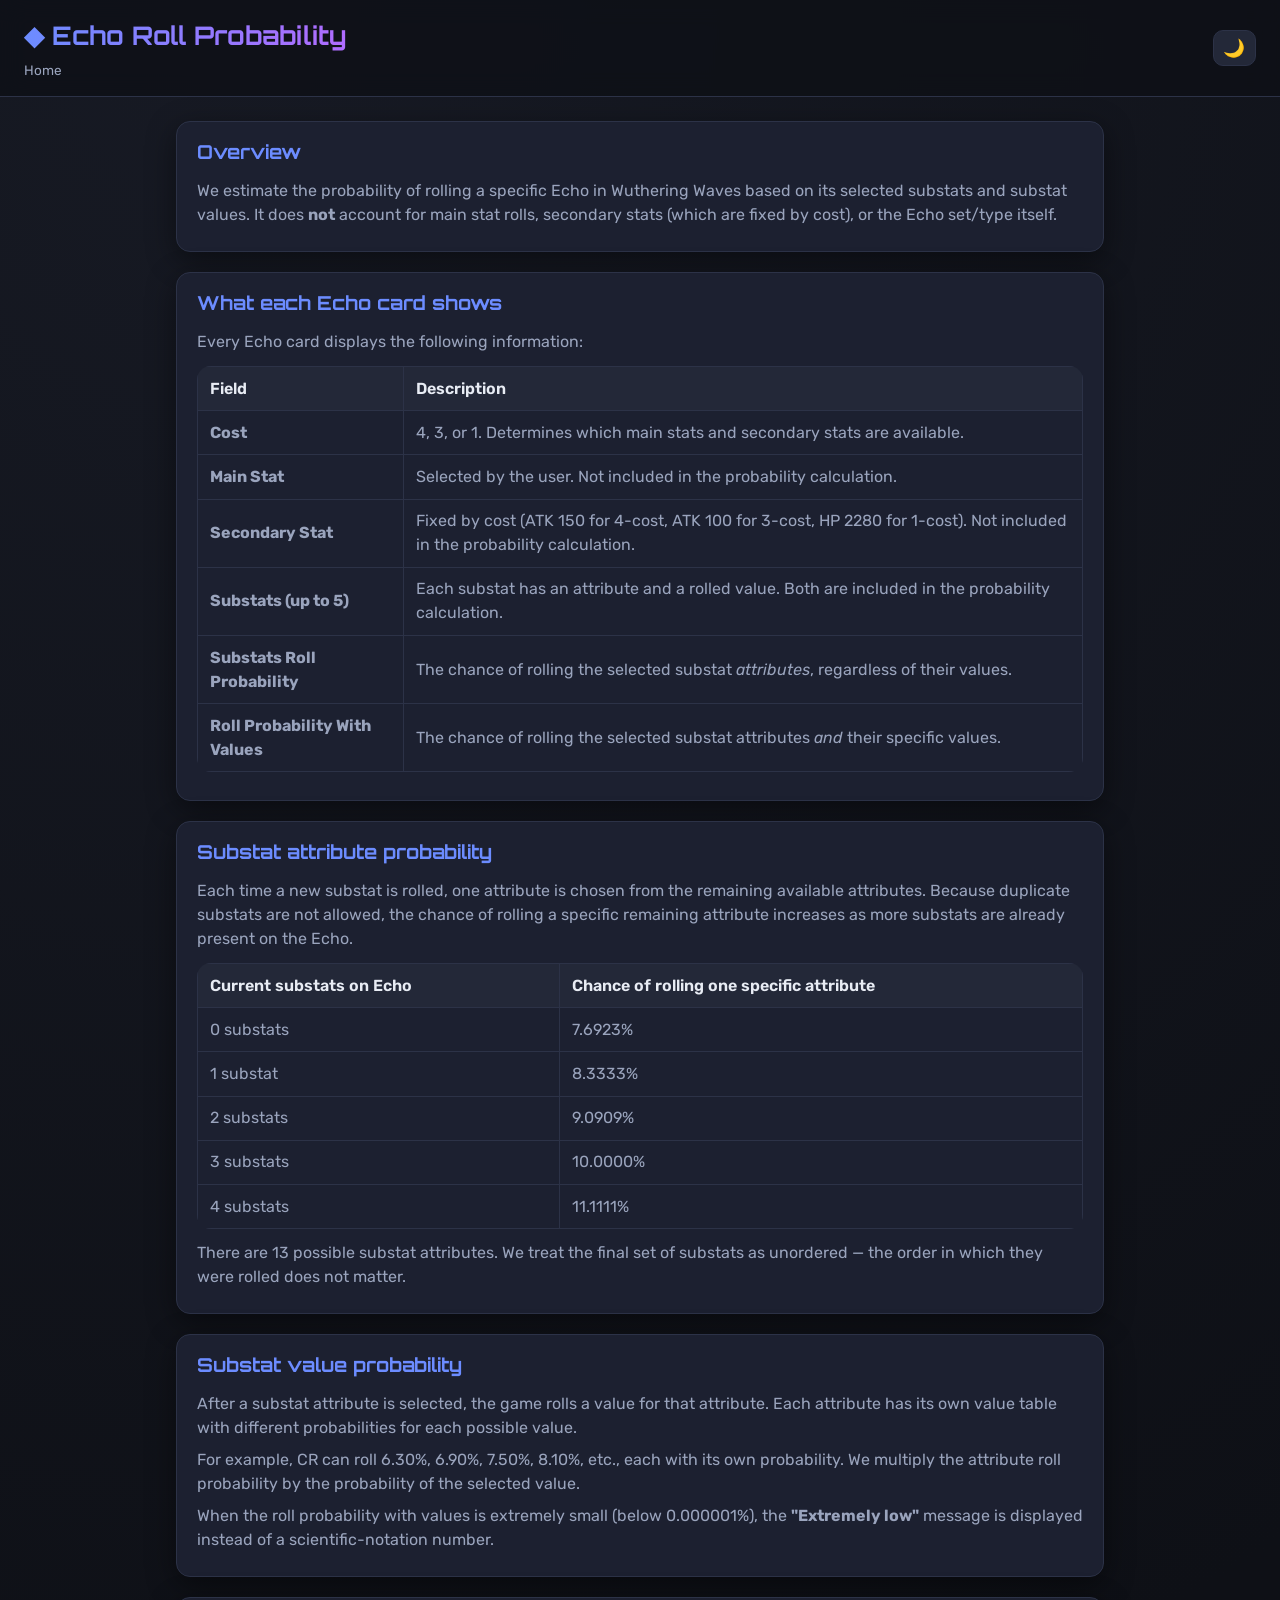
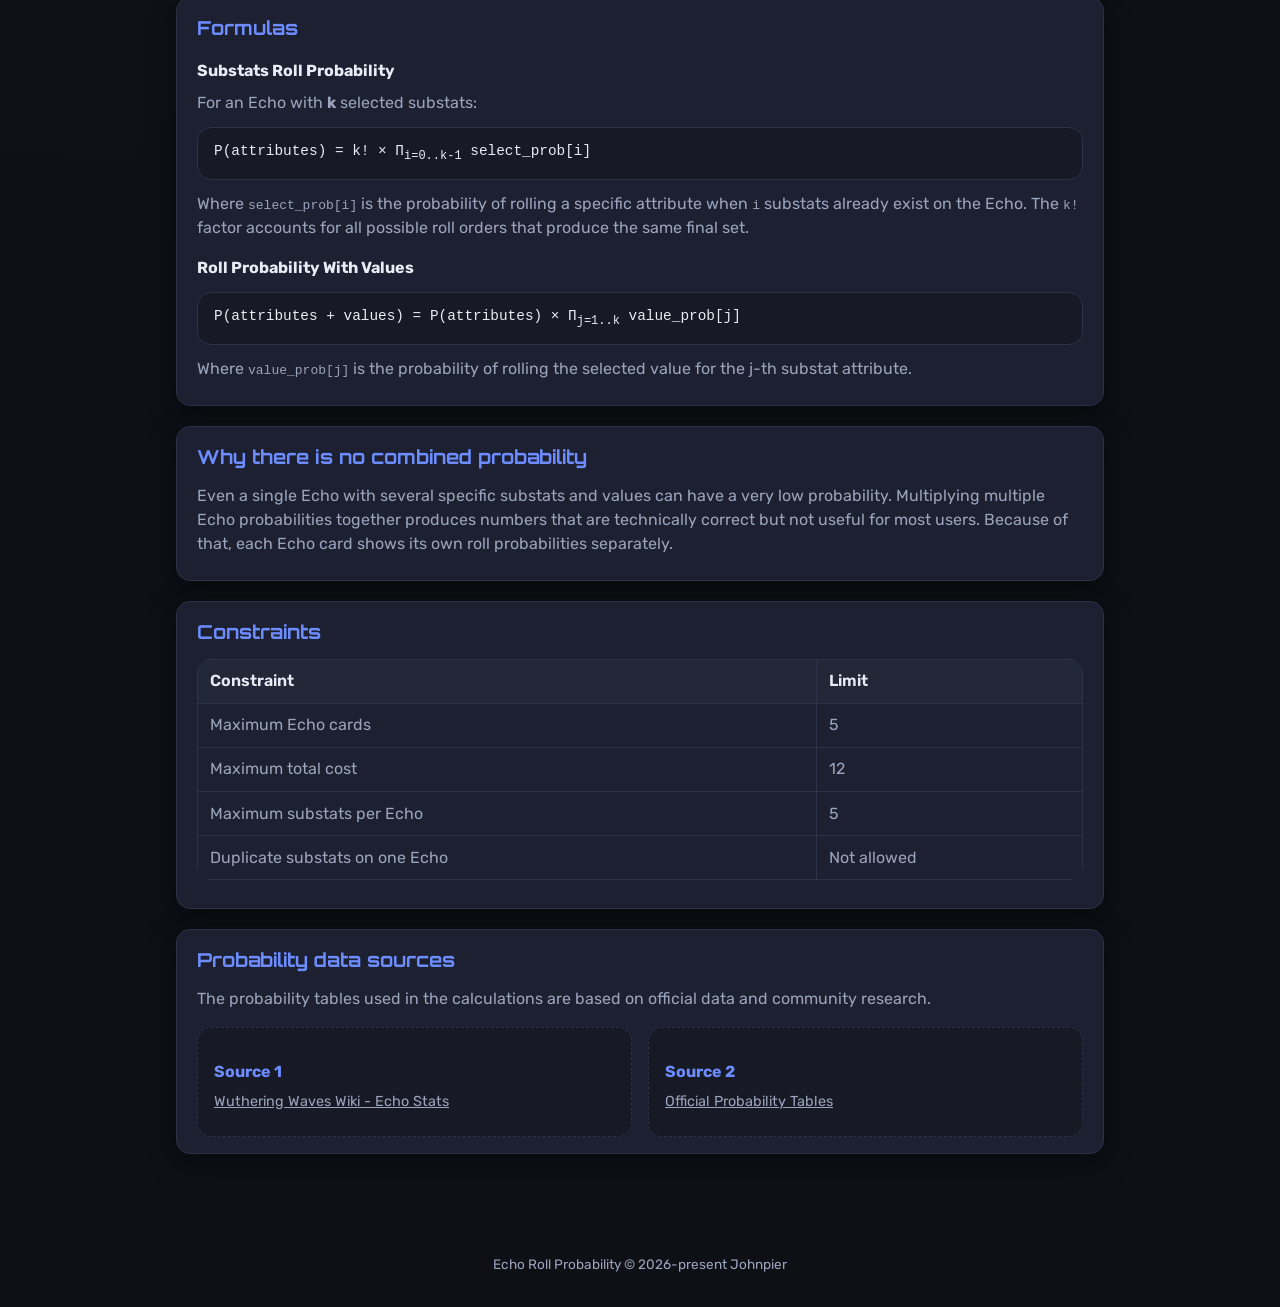
==== about.html @ 66cd665c "init" ====
<!DOCTYPE html>
<html lang="en" data-theme="dark">

<head>
    <meta charset="UTF-8" />
    <meta name="viewport" content="width=device-width, initial-scale=1.0" />
    <title>Echo Roll Probability</title>
    <meta name="description"
        content="How the Echo Roll Probability Calculator works, including formulas, probability tables, and data sources." />

    <link rel="preconnect" href="https://fonts.googleapis.com" />
    <link
        href="https://fonts.googleapis.com/css2?family=Orbitron:wght@500;700&family=Rubik:wght@300;400;500;600&display=swap"
        rel="stylesheet" />
    <link rel="stylesheet" href="./src/styles/main.css" />
</head>

<body>

    <header class="app-header">
        <div class="header-left">
            <h1 class="title">◆ Echo Roll Probability</h1>
            <nav class="top-nav" aria-label="Primary navigation">
                <a href="index.html" class="nav-link">Home</a>
            </nav>
        </div>
        <div class="header-actions">
            <button id="themeToggle" class="btn icon-btn" title="Toggle theme" aria-label="Toggle theme">🌙</button>
        </div>
    </header>

    <main class="container docs-container">

        <!-- ======================== OVERVIEW ======================== -->
        <section class="panel docs-panel">
            <h2>Overview</h2>
            <p>
                We estimate the probability of rolling a specific Echo
                in Wuthering Waves based on its selected substats and substat values.
                It does <strong>not</strong> account for main stat rolls, secondary
                stats (which are fixed by cost), or the Echo set/type itself.
            </p>
        </section>

        <!-- ======================== CARD ANATOMY ======================== -->
        <section class="panel docs-panel">
            <h2>What each Echo card shows</h2>

            <p>Every Echo card displays the following information:</p>

            <table class="docs-table">
                <thead>
                    <tr>
                        <th>Field</th>
                        <th>Description</th>
                    </tr>
                </thead>
                <tbody>
                    <tr>
                        <td><strong>Cost</strong></td>
                        <td>4, 3, or 1. Determines which main stats and secondary stats are available.</td>
                    </tr>
                    <tr>
                        <td><strong>Main Stat</strong></td>
                        <td>Selected by the user. Not included in the probability calculation.</td>
                    </tr>
                    <tr>
                        <td><strong>Secondary Stat</strong></td>
                        <td>Fixed by cost (ATK 150 for 4-cost, ATK 100 for 3-cost, HP 2280 for 1-cost). Not included in
                            the probability calculation.</td>
                    </tr>
                    <tr>
                        <td><strong>Substats (up to 5)</strong></td>
                        <td>Each substat has an attribute and a rolled value. Both are included in the probability
                            calculation.</td>
                    </tr>
                    <tr>
                        <td><strong>Substats Roll Probability</strong></td>
                        <td>The chance of rolling the selected substat <em>attributes</em>, regardless of their values.
                        </td>
                    </tr>
                    <tr>
                        <td><strong>Roll Probability With Values</strong></td>
                        <td>The chance of rolling the selected substat attributes <em>and</em> their specific values.
                        </td>
                    </tr>
                </tbody>
            </table>
        </section>

        <!-- ======================== SUBSTAT ATTRIBUTE PROBABILITY ======================== -->
        <section class="panel docs-panel">
            <h2>Substat attribute probability</h2>

            <p>
                Each time a new substat is rolled, one attribute is chosen from the
                remaining available attributes. Because duplicate substats are not
                allowed, the chance of rolling a specific remaining attribute increases
                as more substats are already present on the Echo.
            </p>

            <table class="docs-table">
                <thead>
                    <tr>
                        <th>Current substats on Echo</th>
                        <th>Chance of rolling one specific attribute</th>
                    </tr>
                </thead>
                <tbody>
                    <tr>
                        <td>0 substats</td>
                        <td>7.6923%</td>
                    </tr>
                    <tr>
                        <td>1 substat</td>
                        <td>8.3333%</td>
                    </tr>
                    <tr>
                        <td>2 substats</td>
                        <td>9.0909%</td>
                    </tr>
                    <tr>
                        <td>3 substats</td>
                        <td>10.0000%</td>
                    </tr>
                    <tr>
                        <td>4 substats</td>
                        <td>11.1111%</td>
                    </tr>
                </tbody>
            </table>

            <p>
                There are 13 possible substat attributes. We treat the
                final set of substats as unordered — the order in which they were
                rolled does not matter.
            </p>
        </section>

        <!-- ======================== SUBSTAT VALUE PROBABILITY ======================== -->
        <section class="panel docs-panel">
            <h2>Substat value probability</h2>

            <p>
                After a substat attribute is selected, the game rolls a value for that
                attribute. Each attribute has its own value table with different
                probabilities for each possible value.
            </p>

            <p>
                For example, CR can roll 6.30%, 6.90%, 7.50%, 8.10%, etc., each with
                its own probability. We multiply the attribute roll
                probability by the probability of the selected value.
            </p>

            <p>
                When the roll probability with values is extremely small (below
                0.000001%), the <strong>"Extremely low"</strong> message is displayed
                instead of a scientific-notation number.
            </p>
        </section>

        <!-- ======================== FORMULAS ======================== -->
        <section class="panel docs-panel">
            <h2>Formulas</h2>

            <h3>Substats Roll Probability</h3>
            <p>
                For an Echo with <strong>k</strong> selected substats:
            </p>
            <div class="formula-box">
                P(attributes) = k! × Π<sub>i=0..k-1</sub> select_prob[i]
            </div>
            <p>
                Where <code>select_prob[i]</code> is the probability of rolling a
                specific attribute when <code>i</code> substats already exist on the
                Echo. The <code>k!</code> factor accounts for all possible roll orders
                that produce the same final set.
            </p>

            <h3>Roll Probability With Values</h3>
            <div class="formula-box">
                P(attributes + values) = P(attributes) × Π<sub>j=1..k</sub> value_prob[j]
            </div>
            <p>
                Where <code>value_prob[j]</code> is the probability of rolling the
                selected value for the j-th substat attribute.
            </p>
        </section>

        <!-- ======================== NO COMBINED PROBABILITY ======================== -->
        <section class="panel docs-panel">
            <h2>Why there is no combined probability</h2>
            <p>
                Even a single Echo with several specific substats and values can have
                a very low probability. Multiplying multiple Echo probabilities together
                produces numbers that are technically correct but not useful for most
                users. Because of that, each Echo card shows its own roll probabilities
                separately.
            </p>
        </section>

        <!-- ======================== CONSTRAINTS ======================== -->
        <section class="panel docs-panel">
            <h2>Constraints</h2>
            <table class="docs-table">
                <thead>
                    <tr>
                        <th>Constraint</th>
                        <th>Limit</th>
                    </tr>
                </thead>
                <tbody>
                    <tr>
                        <td>Maximum Echo cards</td>
                        <td>5</td>
                    </tr>
                    <tr>
                        <td>Maximum total cost</td>
                        <td>12</td>
                    </tr>
                    <tr>
                        <td>Maximum substats per Echo</td>
                        <td>5</td>
                    </tr>
                    <tr>
                        <td>Duplicate substats on one Echo</td>
                        <td>Not allowed</td>
                    </tr>
                </tbody>
            </table>
        </section>

        <!-- ======================== DATA SOURCES ======================== -->
        <section class="panel docs-panel">
            <h2>Probability data sources</h2>
            <p>
                The probability tables used in the calculations are based on official data and community research.
            </p>

            <div class="sources-grid">
                <article class="source-card">
                    <h3>Source 1</h3>
                    <p>
                        <a class="link" href="https://wutheringwaves.fandom.com/wiki/Echo/Stats">Wuthering Waves
                            Wiki - Echo Stats</a>
                    </p>
                </article>

                <article class="source-card">
                    <h3>Source 2</h3>
                    <p>
                        <a class="link"
                            href="https://wutheringwaves.kurogames.com/p/language_ko/product_info.html">Official
                            Probability Tables</a>
                    </p>
                </article>
            </div>
        </section>

    </main>

    <footer class="app-footer">
        <p>Echo Roll Probability © 2026-present Johnpier</p>
    </footer>

    <script type="module">
        import { initTheme } from "./src/scripts/theme.js";
        initTheme();
    </script>

</body>

</html>
---- src/styles/main.css ----
@import url("./tokens.css");
@import url("./base.css");
@import url("./layout.css");
@import url("./forms.css");
@import url("./buttons.css");
@import url("./cards.css");
@import url("./export.css");
@import url("./utilities.css");
@import url("./docs.css");
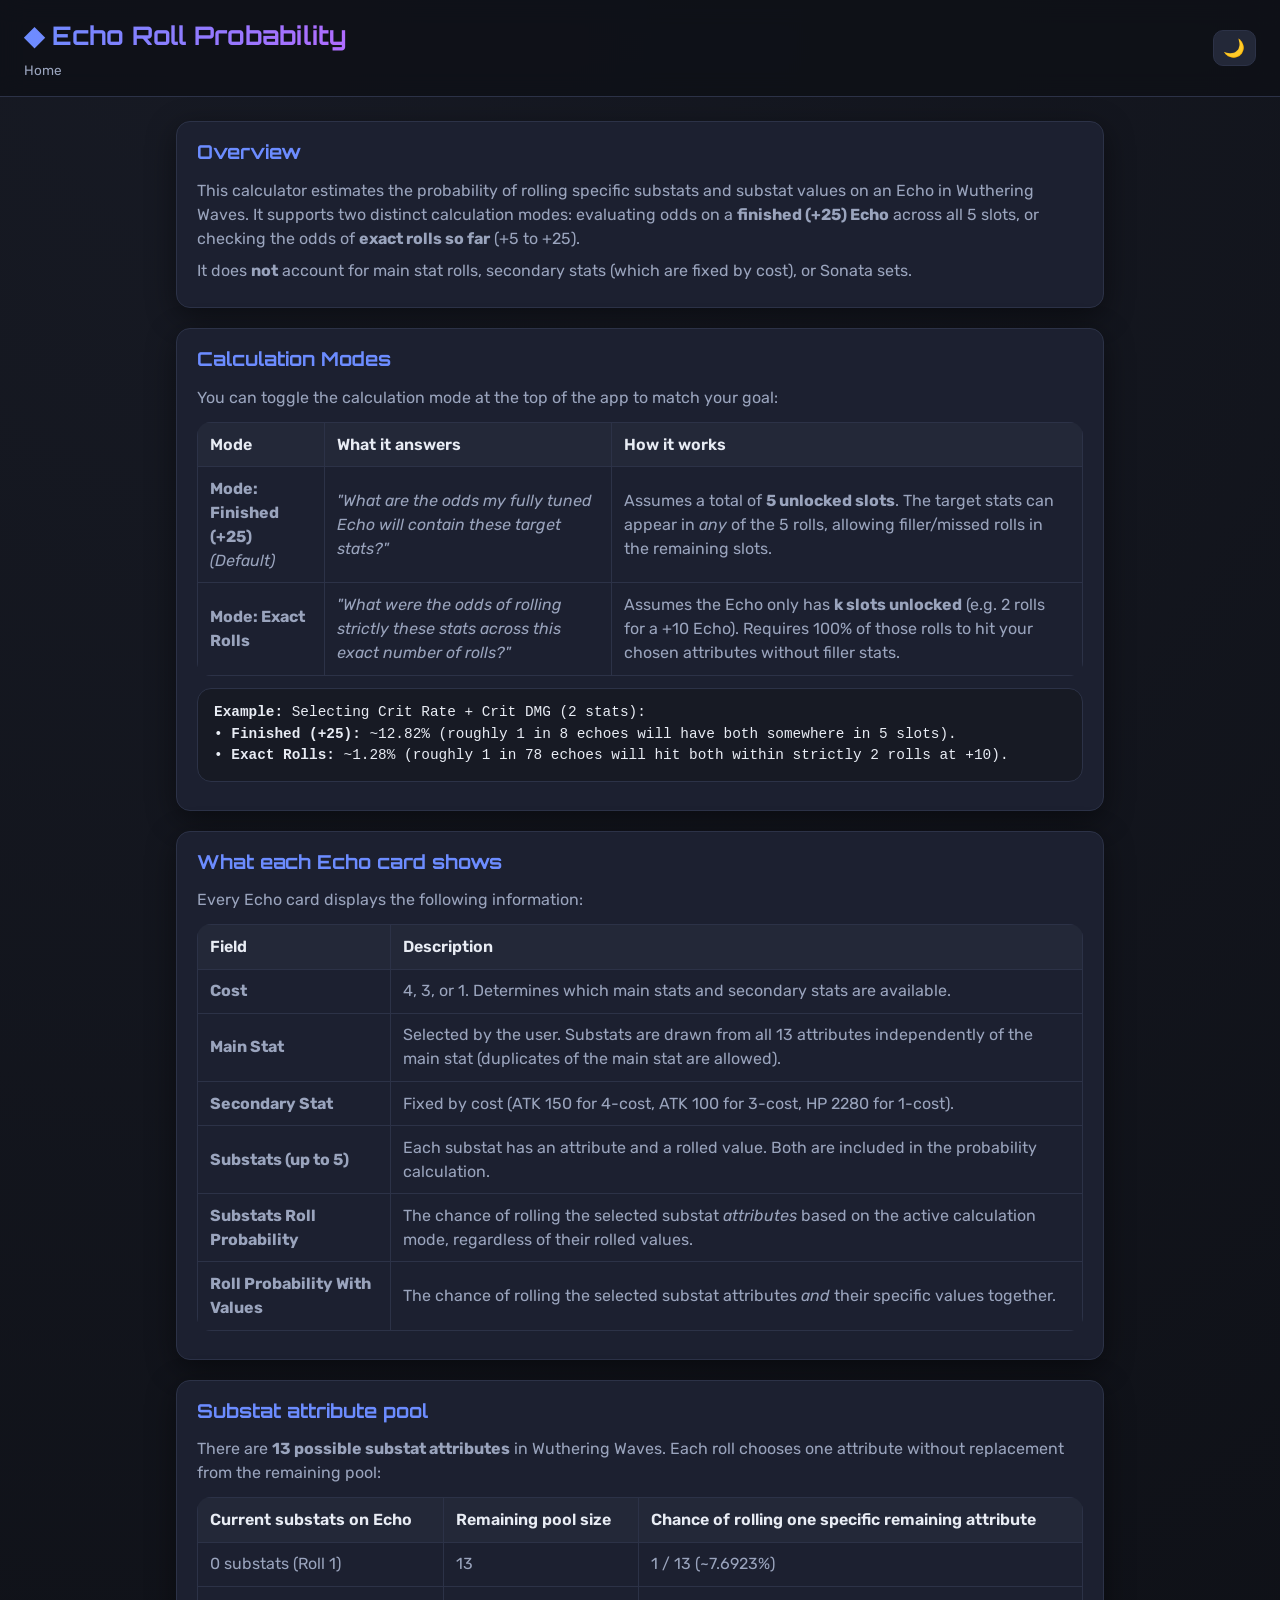
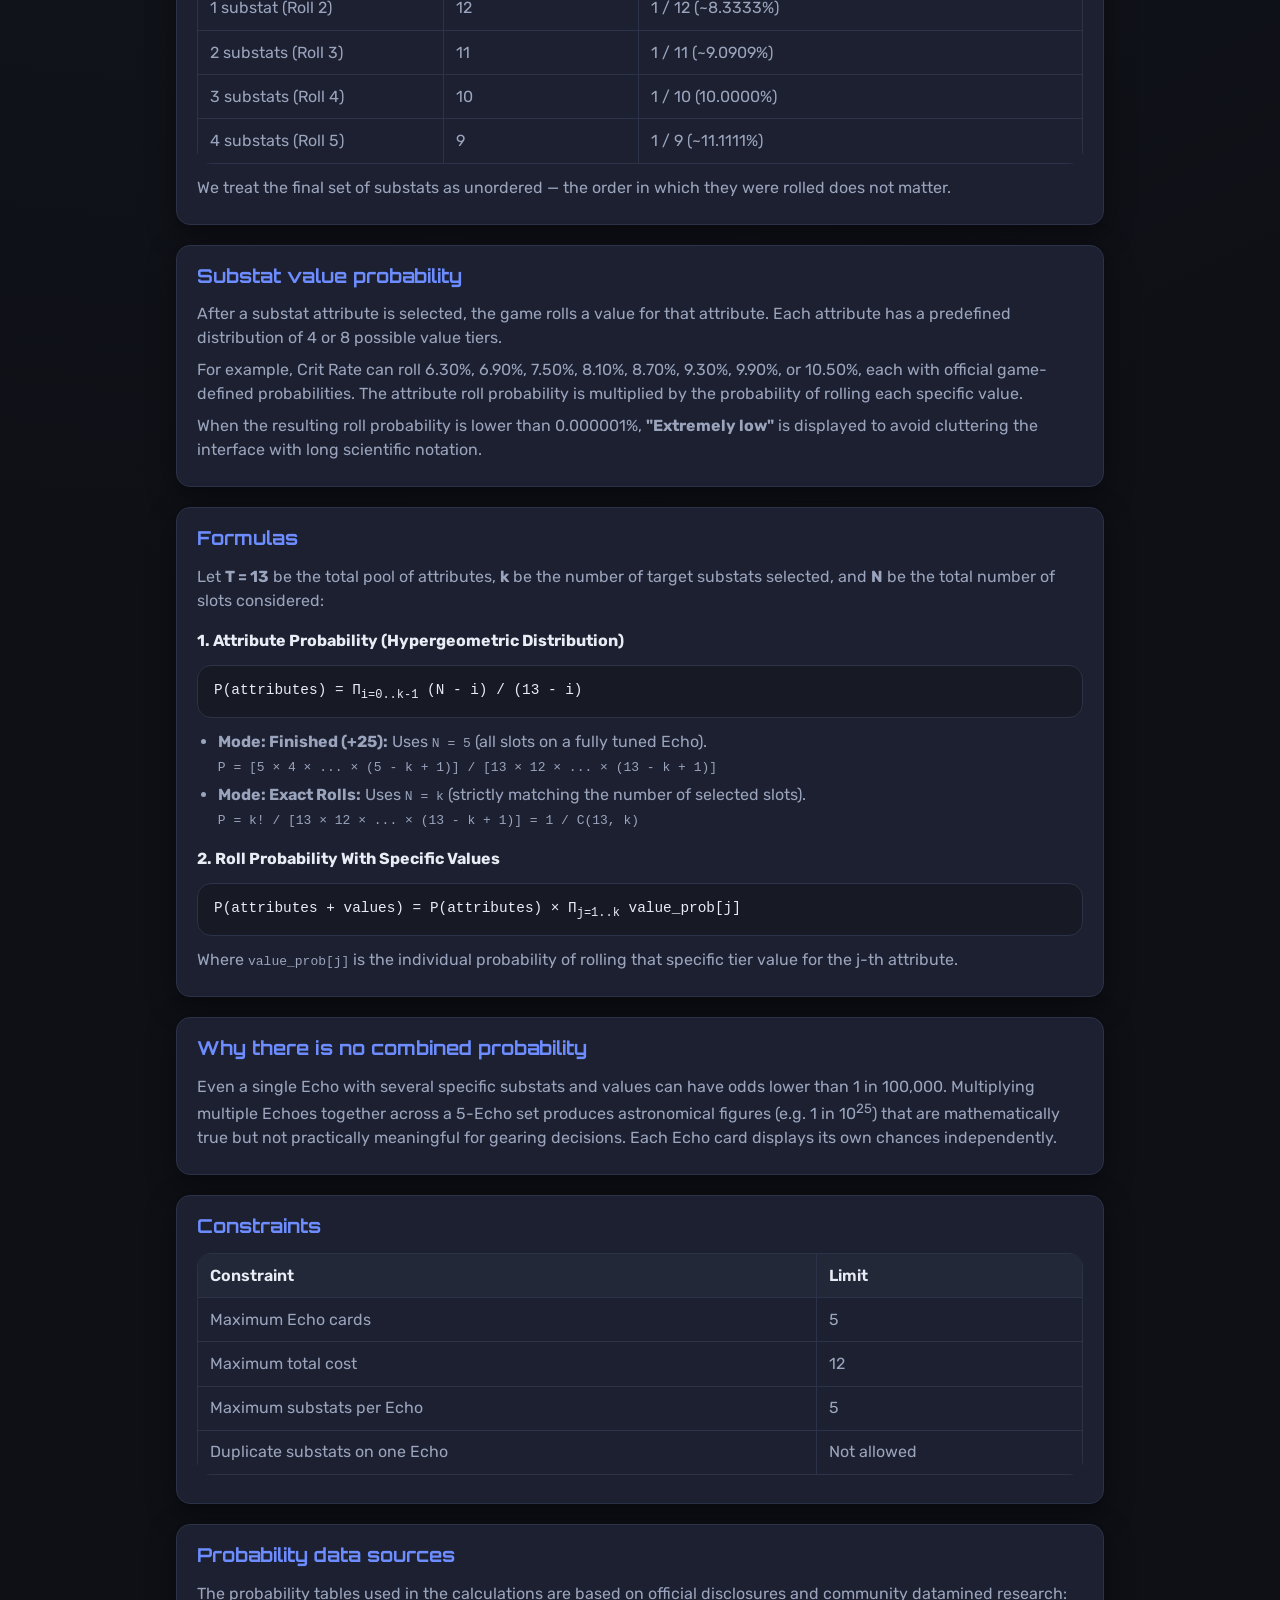
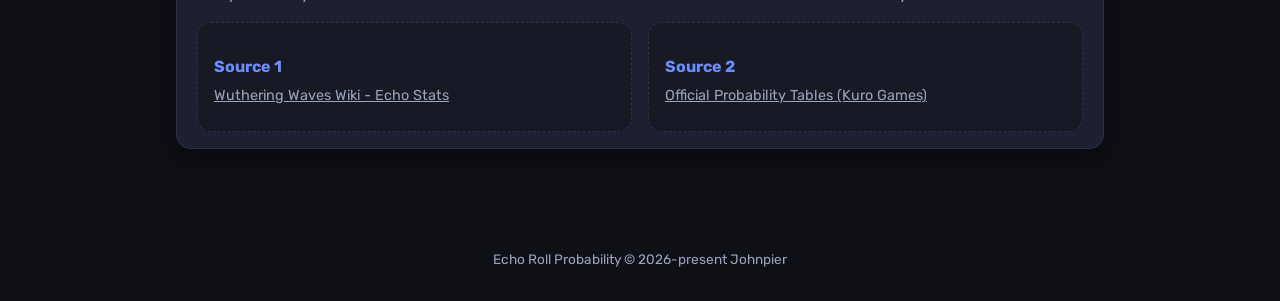
==== commit d25a7f0d: "feat: two roll modes | doc: updated about page to reflect the mode feature" ====
--- a/about.html
+++ b/about.html
@@ -1,274 +1,390 @@
-<!DOCTYPE html>
+<!doctype html>
 <html lang="en" data-theme="dark">
-
-<head>
+  <head>
     <meta charset="UTF-8" />
     <meta name="viewport" content="width=device-width, initial-scale=1.0" />
-    <title>Echo Roll Probability</title>
-    <meta name="description"
-        content="How the Echo Roll Probability Calculator works, including formulas, probability tables, and data sources." />
+    <title>Echo Roll Probability - Documentation</title>
+    <meta
+      name="description"
+      content="How the Echo Roll Probability Calculator works, including formulas, calculation modes, probability tables, and data sources."
+    />
 
     <link rel="preconnect" href="https://fonts.googleapis.com" />
     <link
-        href="https://fonts.googleapis.com/css2?family=Orbitron:wght@500;700&family=Rubik:wght@300;400;500;600&display=swap"
-        rel="stylesheet" />
+      href="https://fonts.googleapis.com/css2?family=Orbitron:wght@500;700&family=Rubik:wght@300;400;500;600&display=swap"
+      rel="stylesheet"
+    />
     <link rel="stylesheet" href="./src/styles/main.css" />
-</head>
-
-<body>
-
+  </head>
+
+  <body>
     <header class="app-header">
-        <div class="header-left">
-            <h1 class="title">◆ Echo Roll Probability</h1>
-            <nav class="top-nav" aria-label="Primary navigation">
-                <a href="index.html" class="nav-link">Home</a>
-            </nav>
+      <div class="header-left">
+        <h1 class="title">◆ Echo Roll Probability</h1>
+        <nav class="top-nav" aria-label="Primary navigation">
+          <a href="index.html" class="nav-link">Home</a>
+        </nav>
+      </div>
+      <div class="header-actions">
+        <button
+          id="themeToggle"
+          class="btn icon-btn"
+          title="Toggle theme"
+          aria-label="Toggle theme"
+        >
+          🌙
+        </button>
+      </div>
+    </header>
+
+    <main class="container docs-container">
+      <!-- ======================== OVERVIEW ======================== -->
+      <section class="panel docs-panel">
+        <h2>Overview</h2>
+        <p>
+          This calculator estimates the probability of rolling specific substats
+          and substat values on an Echo in Wuthering Waves. It supports two
+          distinct calculation modes: evaluating odds on a
+          <strong>finished (+25) Echo</strong> across all 5 slots, or checking
+          the odds of <strong>exact rolls so far</strong> (+5 to +25).
+        </p>
+        <p>
+          It does <strong>not</strong> account for main stat rolls, secondary
+          stats (which are fixed by cost), or Sonata sets.
+        </p>
+      </section>
+
+      <!-- ======================== CALCULATION MODES ======================== -->
+      <section class="panel docs-panel">
+        <h2>Calculation Modes</h2>
+        <p>
+          You can toggle the calculation mode at the top of the app to match
+          your goal:
+        </p>
+
+        <table class="docs-table">
+          <thead>
+            <tr>
+              <th>Mode</th>
+              <th>What it answers</th>
+              <th>How it works</th>
+            </tr>
+          </thead>
+          <tbody>
+            <tr>
+              <td>
+                <strong>Mode: Finished (+25)</strong><br /><em>(Default)</em>
+              </td>
+              <td>
+                <em
+                  >"What are the odds my fully tuned Echo will contain these
+                  target stats?"</em
+                >
+              </td>
+              <td>
+                Assumes a total of <strong>5 unlocked slots</strong>. The target
+                stats can appear in <em>any</em> of the 5 rolls, allowing
+                filler/missed rolls in the remaining slots.
+              </td>
+            </tr>
+            <tr>
+              <td><strong>Mode: Exact Rolls</strong></td>
+              <td>
+                <em
+                  >"What were the odds of rolling strictly these stats across
+                  this exact number of rolls?"</em
+                >
+              </td>
+              <td>
+                Assumes the Echo only has
+                <strong>k slots unlocked</strong> (e.g. 2 rolls for a +10 Echo).
+                Requires 100% of those rolls to hit your chosen attributes
+                without filler stats.
+              </td>
+            </tr>
+          </tbody>
+        </table>
+
+        <div class="formula-box">
+          <strong>Example:</strong> Selecting Crit Rate + Crit DMG (2 stats):<br />
+          • <strong>Finished (+25):</strong> ~12.82% (roughly 1 in 8 echoes will
+          have both somewhere in 5 slots).<br />
+          • <strong>Exact Rolls:</strong> ~1.28% (roughly 1 in 78 echoes will
+          hit both within strictly 2 rolls at +10).
         </div>
-        <div class="header-actions">
-            <button id="themeToggle" class="btn icon-btn" title="Toggle theme" aria-label="Toggle theme">🌙</button>
+      </section>
+
+      <!-- ======================== CARD ANATOMY ======================== -->
+      <section class="panel docs-panel">
+        <h2>What each Echo card shows</h2>
+
+        <p>Every Echo card displays the following information:</p>
+
+        <table class="docs-table">
+          <thead>
+            <tr>
+              <th>Field</th>
+              <th>Description</th>
+            </tr>
+          </thead>
+          <tbody>
+            <tr>
+              <td><strong>Cost</strong></td>
+              <td>
+                4, 3, or 1. Determines which main stats and secondary stats are
+                available.
+              </td>
+            </tr>
+            <tr>
+              <td><strong>Main Stat</strong></td>
+              <td>
+                Selected by the user. Substats are drawn from all 13 attributes
+                independently of the main stat (duplicates of the main stat are
+                allowed).
+              </td>
+            </tr>
+            <tr>
+              <td><strong>Secondary Stat</strong></td>
+              <td>
+                Fixed by cost (ATK 150 for 4-cost, ATK 100 for 3-cost, HP 2280
+                for 1-cost).
+              </td>
+            </tr>
+            <tr>
+              <td><strong>Substats (up to 5)</strong></td>
+              <td>
+                Each substat has an attribute and a rolled value. Both are
+                included in the probability calculation.
+              </td>
+            </tr>
+            <tr>
+              <td><strong>Substats Roll Probability</strong></td>
+              <td>
+                The chance of rolling the selected substat <em>attributes</em>
+                based on the active calculation mode, regardless of their rolled
+                values.
+              </td>
+            </tr>
+            <tr>
+              <td><strong>Roll Probability With Values</strong></td>
+              <td>
+                The chance of rolling the selected substat attributes
+                <em>and</em> their specific values together.
+              </td>
+            </tr>
+          </tbody>
+        </table>
+      </section>
+
+      <!-- ======================== SUBSTAT ATTRIBUTE PROBABILITY ======================== -->
+      <section class="panel docs-panel">
+        <h2>Substat attribute pool</h2>
+
+        <p>
+          There are <strong>13 possible substat attributes</strong> in Wuthering
+          Waves. Each roll chooses one attribute without replacement from the
+          remaining pool:
+        </p>
+
+        <table class="docs-table">
+          <thead>
+            <tr>
+              <th>Current substats on Echo</th>
+              <th>Remaining pool size</th>
+              <th>Chance of rolling one specific remaining attribute</th>
+            </tr>
+          </thead>
+          <tbody>
+            <tr>
+              <td>0 substats (Roll 1)</td>
+              <td>13</td>
+              <td>1 / 13 (~7.6923%)</td>
+            </tr>
+            <tr>
+              <td>1 substat (Roll 2)</td>
+              <td>12</td>
+              <td>1 / 12 (~8.3333%)</td>
+            </tr>
+            <tr>
+              <td>2 substats (Roll 3)</td>
+              <td>11</td>
+              <td>1 / 11 (~9.0909%)</td>
+            </tr>
+            <tr>
+              <td>3 substats (Roll 4)</td>
+              <td>10</td>
+              <td>1 / 10 (10.0000%)</td>
+            </tr>
+            <tr>
+              <td>4 substats (Roll 5)</td>
+              <td>9</td>
+              <td>1 / 9 (~11.1111%)</td>
+            </tr>
+          </tbody>
+        </table>
+
+        <p>
+          We treat the final set of substats as unordered — the order in which
+          they were rolled does not matter.
+        </p>
+      </section>
+
+      <!-- ======================== SUBSTAT VALUE PROBABILITY ======================== -->
+      <section class="panel docs-panel">
+        <h2>Substat value probability</h2>
+
+        <p>
+          After a substat attribute is selected, the game rolls a value for that
+          attribute. Each attribute has a predefined distribution of 4 or 8
+          possible value tiers.
+        </p>
+
+        <p>
+          For example, Crit Rate can roll 6.30%, 6.90%, 7.50%, 8.10%, 8.70%,
+          9.30%, 9.90%, or 10.50%, each with official game-defined
+          probabilities. The attribute roll probability is multiplied by the
+          probability of rolling each specific value.
+        </p>
+
+        <p>
+          When the resulting roll probability is lower than 0.000001%,
+          <strong>"Extremely low"</strong> is displayed to avoid cluttering the
+          interface with long scientific notation.
+        </p>
+      </section>
+
+      <!-- ======================== FORMULAS ======================== -->
+      <section class="panel docs-panel">
+        <h2>Formulas</h2>
+
+        <p>
+          Let <strong>T = 13</strong> be the total pool of attributes,
+          <strong>k</strong> be the number of target substats selected, and
+          <strong>N</strong> be the total number of slots considered:
+        </p>
+
+        <h3>1. Attribute Probability (Hypergeometric Distribution)</h3>
+        <div class="formula-box">
+          P(attributes) = Π<sub>i=0..k-1</sub> (N - i) / (13 - i)
         </div>
-    </header>
-
-    <main class="container docs-container">
-
-        <!-- ======================== OVERVIEW ======================== -->
-        <section class="panel docs-panel">
-            <h2>Overview</h2>
+        <ul>
+          <li>
+            <strong>Mode: Finished (+25):</strong> Uses <code>N = 5</code> (all
+            slots on a fully tuned Echo).
+            <br />
+            <code
+              >P = [5 × 4 × ... × (5 - k + 1)] / [13 × 12 × ... × (13 - k +
+              1)]</code
+            >
+          </li>
+          <li>
+            <strong>Mode: Exact Rolls:</strong> Uses
+            <code>N = k</code> (strictly matching the number of selected slots).
+            <br />
+            <code>P = k! / [13 × 12 × ... × (13 - k + 1)] = 1 / C(13, k)</code>
+          </li>
+        </ul>
+
+        <h3>2. Roll Probability With Specific Values</h3>
+        <div class="formula-box">
+          P(attributes + values) = P(attributes) × Π<sub>j=1..k</sub>
+          value_prob[j]
+        </div>
+        <p>
+          Where <code>value_prob[j]</code> is the individual probability of
+          rolling that specific tier value for the j-th attribute.
+        </p>
+      </section>
+
+      <!-- ======================== NO COMBINED PROBABILITY ======================== -->
+      <section class="panel docs-panel">
+        <h2>Why there is no combined probability</h2>
+        <p>
+          Even a single Echo with several specific substats and values can have
+          odds lower than 1 in 100,000. Multiplying multiple Echoes together
+          across a 5-Echo set produces astronomical figures (e.g. 1 in
+          10<sup>25</sup>) that are mathematically true but not practically
+          meaningful for gearing decisions. Each Echo card displays its own
+          chances independently.
+        </p>
+      </section>
+
+      <!-- ======================== CONSTRAINTS ======================== -->
+      <section class="panel docs-panel">
+        <h2>Constraints</h2>
+        <table class="docs-table">
+          <thead>
+            <tr>
+              <th>Constraint</th>
+              <th>Limit</th>
+            </tr>
+          </thead>
+          <tbody>
+            <tr>
+              <td>Maximum Echo cards</td>
+              <td>5</td>
+            </tr>
+            <tr>
+              <td>Maximum total cost</td>
+              <td>12</td>
+            </tr>
+            <tr>
+              <td>Maximum substats per Echo</td>
+              <td>5</td>
+            </tr>
+            <tr>
+              <td>Duplicate substats on one Echo</td>
+              <td>Not allowed</td>
+            </tr>
+          </tbody>
+        </table>
+      </section>
+
+      <!-- ======================== DATA SOURCES ======================== -->
+      <section class="panel docs-panel">
+        <h2>Probability data sources</h2>
+        <p>
+          The probability tables used in the calculations are based on official
+          disclosures and community datamined research:
+        </p>
+
+        <div class="sources-grid">
+          <article class="source-card">
+            <h3>Source 1</h3>
             <p>
-                We estimate the probability of rolling a specific Echo
-                in Wuthering Waves based on its selected substats and substat values.
-                It does <strong>not</strong> account for main stat rolls, secondary
-                stats (which are fixed by cost), or the Echo set/type itself.
+              <a
+                class="link"
+                href="https://wutheringwaves.fandom.com/wiki/Echo/Stats"
+                target="_blank"
+                rel="noopener noreferrer"
+                >Wuthering Waves Wiki - Echo Stats</a
+              >
             </p>
-        </section>
-
-        <!-- ======================== CARD ANATOMY ======================== -->
-        <section class="panel docs-panel">
-            <h2>What each Echo card shows</h2>
-
-            <p>Every Echo card displays the following information:</p>
-
-            <table class="docs-table">
-                <thead>
-                    <tr>
-                        <th>Field</th>
-                        <th>Description</th>
-                    </tr>
-                </thead>
-                <tbody>
-                    <tr>
-                        <td><strong>Cost</strong></td>
-                        <td>4, 3, or 1. Determines which main stats and secondary stats are available.</td>
-                    </tr>
-                    <tr>
-                        <td><strong>Main Stat</strong></td>
-                        <td>Selected by the user. Not included in the probability calculation.</td>
-                    </tr>
-                    <tr>
-                        <td><strong>Secondary Stat</strong></td>
-                        <td>Fixed by cost (ATK 150 for 4-cost, ATK 100 for 3-cost, HP 2280 for 1-cost). Not included in
-                            the probability calculation.</td>
-                    </tr>
-                    <tr>
-                        <td><strong>Substats (up to 5)</strong></td>
-                        <td>Each substat has an attribute and a rolled value. Both are included in the probability
-                            calculation.</td>
-                    </tr>
-                    <tr>
-                        <td><strong>Substats Roll Probability</strong></td>
-                        <td>The chance of rolling the selected substat <em>attributes</em>, regardless of their values.
-                        </td>
-                    </tr>
-                    <tr>
-                        <td><strong>Roll Probability With Values</strong></td>
-                        <td>The chance of rolling the selected substat attributes <em>and</em> their specific values.
-                        </td>
-                    </tr>
-                </tbody>
-            </table>
-        </section>
-
-        <!-- ======================== SUBSTAT ATTRIBUTE PROBABILITY ======================== -->
-        <section class="panel docs-panel">
-            <h2>Substat attribute probability</h2>
-
+          </article>
+
+          <article class="source-card">
+            <h3>Source 2</h3>
             <p>
-                Each time a new substat is rolled, one attribute is chosen from the
-                remaining available attributes. Because duplicate substats are not
-                allowed, the chance of rolling a specific remaining attribute increases
-                as more substats are already present on the Echo.
+              <a
+                class="link"
+                href="https://wutheringwaves.kurogames.com/p/language_ko/product_info.html"
+                target="_blank"
+                rel="noopener noreferrer"
+                >Official Probability Tables (Kuro Games)</a
+              >
             </p>
-
-            <table class="docs-table">
-                <thead>
-                    <tr>
-                        <th>Current substats on Echo</th>
-                        <th>Chance of rolling one specific attribute</th>
-                    </tr>
-                </thead>
-                <tbody>
-                    <tr>
-                        <td>0 substats</td>
-                        <td>7.6923%</td>
-                    </tr>
-                    <tr>
-                        <td>1 substat</td>
-                        <td>8.3333%</td>
-                    </tr>
-                    <tr>
-                        <td>2 substats</td>
-                        <td>9.0909%</td>
-                    </tr>
-                    <tr>
-                        <td>3 substats</td>
-                        <td>10.0000%</td>
-                    </tr>
-                    <tr>
-                        <td>4 substats</td>
-                        <td>11.1111%</td>
-                    </tr>
-                </tbody>
-            </table>
-
-            <p>
-                There are 13 possible substat attributes. We treat the
-                final set of substats as unordered — the order in which they were
-                rolled does not matter.
-            </p>
-        </section>
-
-        <!-- ======================== SUBSTAT VALUE PROBABILITY ======================== -->
-        <section class="panel docs-panel">
-            <h2>Substat value probability</h2>
-
-            <p>
-                After a substat attribute is selected, the game rolls a value for that
-                attribute. Each attribute has its own value table with different
-                probabilities for each possible value.
-            </p>
-
-            <p>
-                For example, CR can roll 6.30%, 6.90%, 7.50%, 8.10%, etc., each with
-                its own probability. We multiply the attribute roll
-                probability by the probability of the selected value.
-            </p>
-
-            <p>
-                When the roll probability with values is extremely small (below
-                0.000001%), the <strong>"Extremely low"</strong> message is displayed
-                instead of a scientific-notation number.
-            </p>
-        </section>
-
-        <!-- ======================== FORMULAS ======================== -->
-        <section class="panel docs-panel">
-            <h2>Formulas</h2>
-
-            <h3>Substats Roll Probability</h3>
-            <p>
-                For an Echo with <strong>k</strong> selected substats:
-            </p>
-            <div class="formula-box">
-                P(attributes) = k! × Π<sub>i=0..k-1</sub> select_prob[i]
-            </div>
-            <p>
-                Where <code>select_prob[i]</code> is the probability of rolling a
-                specific attribute when <code>i</code> substats already exist on the
-                Echo. The <code>k!</code> factor accounts for all possible roll orders
-                that produce the same final set.
-            </p>
-
-            <h3>Roll Probability With Values</h3>
-            <div class="formula-box">
-                P(attributes + values) = P(attributes) × Π<sub>j=1..k</sub> value_prob[j]
-            </div>
-            <p>
-                Where <code>value_prob[j]</code> is the probability of rolling the
-                selected value for the j-th substat attribute.
-            </p>
-        </section>
-
-        <!-- ======================== NO COMBINED PROBABILITY ======================== -->
-        <section class="panel docs-panel">
-            <h2>Why there is no combined probability</h2>
-            <p>
-                Even a single Echo with several specific substats and values can have
-                a very low probability. Multiplying multiple Echo probabilities together
-                produces numbers that are technically correct but not useful for most
-                users. Because of that, each Echo card shows its own roll probabilities
-                separately.
-            </p>
-        </section>
-
-        <!-- ======================== CONSTRAINTS ======================== -->
-        <section class="panel docs-panel">
-            <h2>Constraints</h2>
-            <table class="docs-table">
-                <thead>
-                    <tr>
-                        <th>Constraint</th>
-                        <th>Limit</th>
-                    </tr>
-                </thead>
-                <tbody>
-                    <tr>
-                        <td>Maximum Echo cards</td>
-                        <td>5</td>
-                    </tr>
-                    <tr>
-                        <td>Maximum total cost</td>
-                        <td>12</td>
-                    </tr>
-                    <tr>
-                        <td>Maximum substats per Echo</td>
-                        <td>5</td>
-                    </tr>
-                    <tr>
-                        <td>Duplicate substats on one Echo</td>
-                        <td>Not allowed</td>
-                    </tr>
-                </tbody>
-            </table>
-        </section>
-
-        <!-- ======================== DATA SOURCES ======================== -->
-        <section class="panel docs-panel">
-            <h2>Probability data sources</h2>
-            <p>
-                The probability tables used in the calculations are based on official data and community research.
-            </p>
-
-            <div class="sources-grid">
-                <article class="source-card">
-                    <h3>Source 1</h3>
-                    <p>
-                        <a class="link" href="https://wutheringwaves.fandom.com/wiki/Echo/Stats">Wuthering Waves
-                            Wiki - Echo Stats</a>
-                    </p>
-                </article>
-
-                <article class="source-card">
-                    <h3>Source 2</h3>
-                    <p>
-                        <a class="link"
-                            href="https://wutheringwaves.kurogames.com/p/language_ko/product_info.html">Official
-                            Probability Tables</a>
-                    </p>
-                </article>
-            </div>
-        </section>
-
+          </article>
+        </div>
+      </section>
     </main>
 
     <footer class="app-footer">
-        <p>Echo Roll Probability © 2026-present Johnpier</p>
+      <p>Echo Roll Probability © 2026-present Johnpier</p>
     </footer>
 
     <script type="module">
-        import { initTheme } from "./src/scripts/theme.js";
-        initTheme();
+      import { initTheme } from "./src/scripts/theme.js";
+      initTheme();
     </script>
-
-</body>
-
-</html>+  </body>
+</html>
--- a/src/styles/main.css
+++ b/src/styles/main.css
@@ -6,4 +6,4 @@
 @import url("./cards.css");
 @import url("./export.css");
 @import url("./utilities.css");
-@import url("./docs.css");+@import url("./docs.css");
